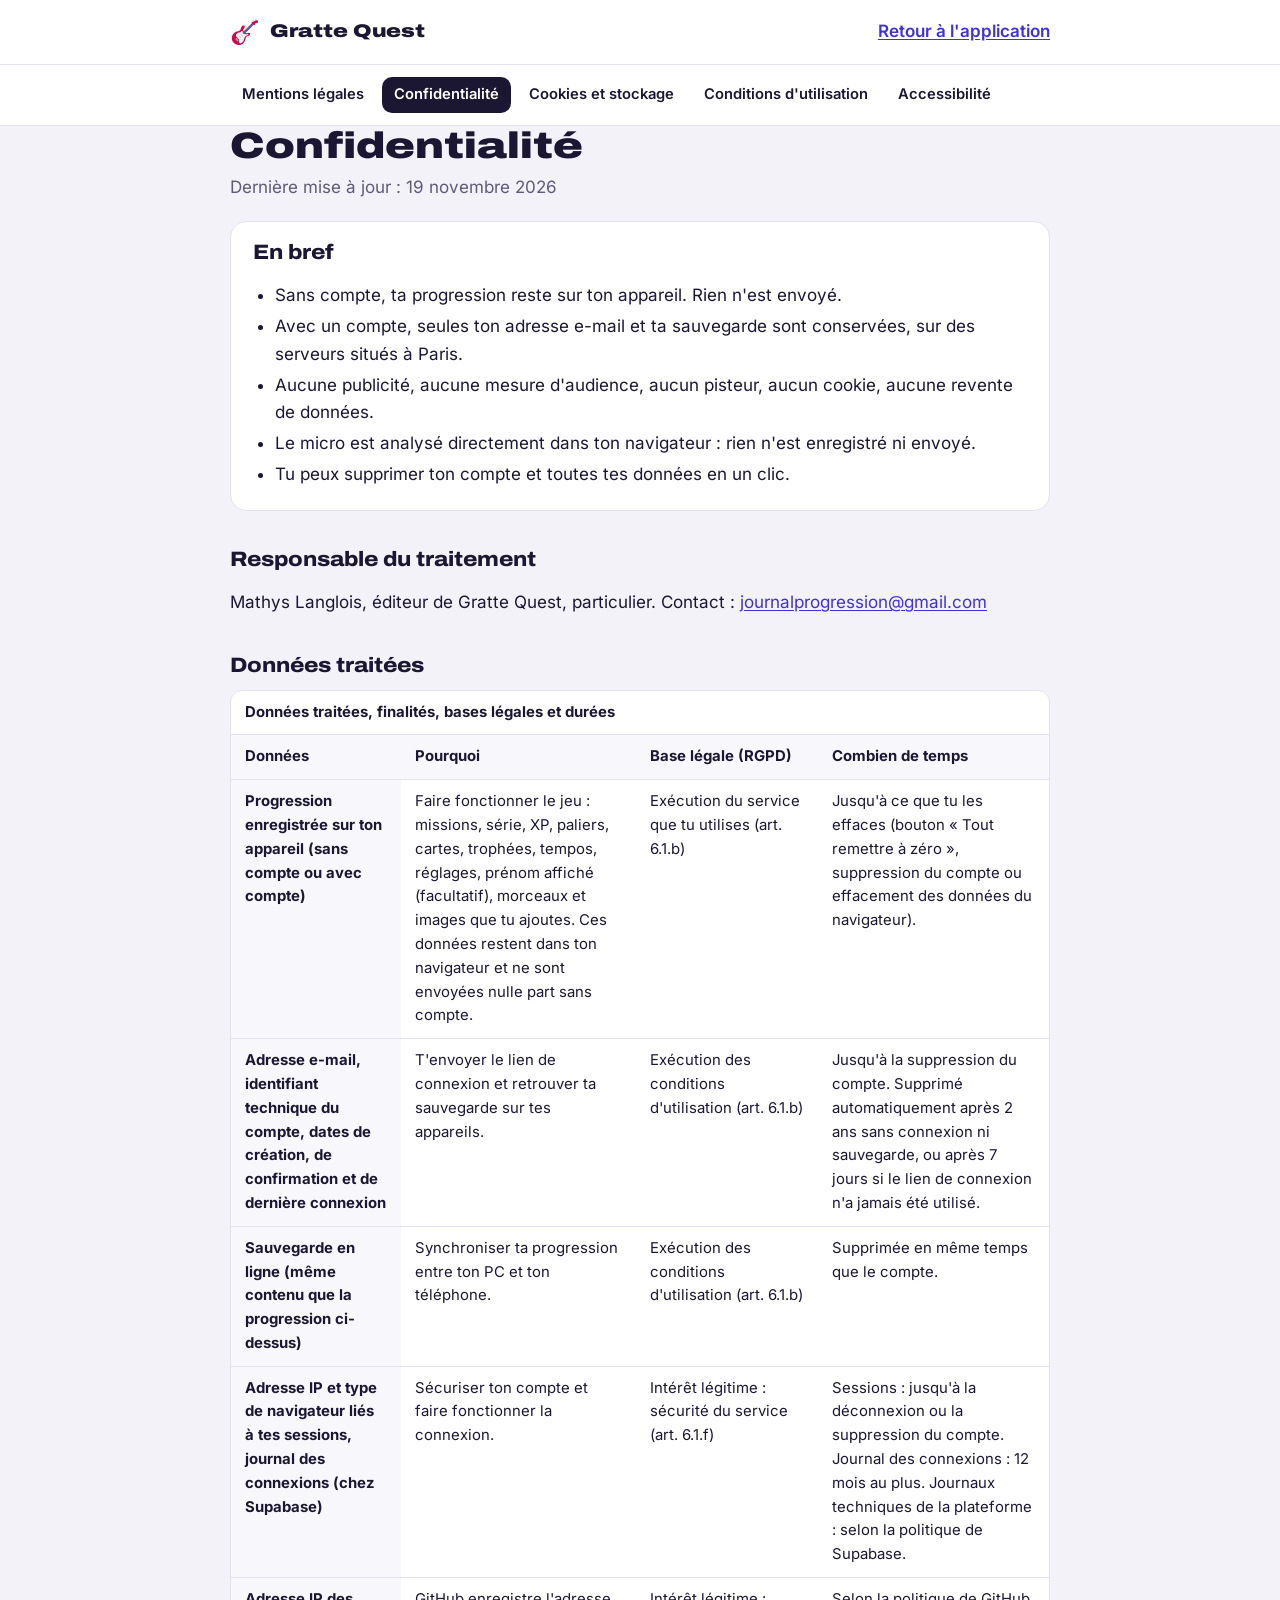
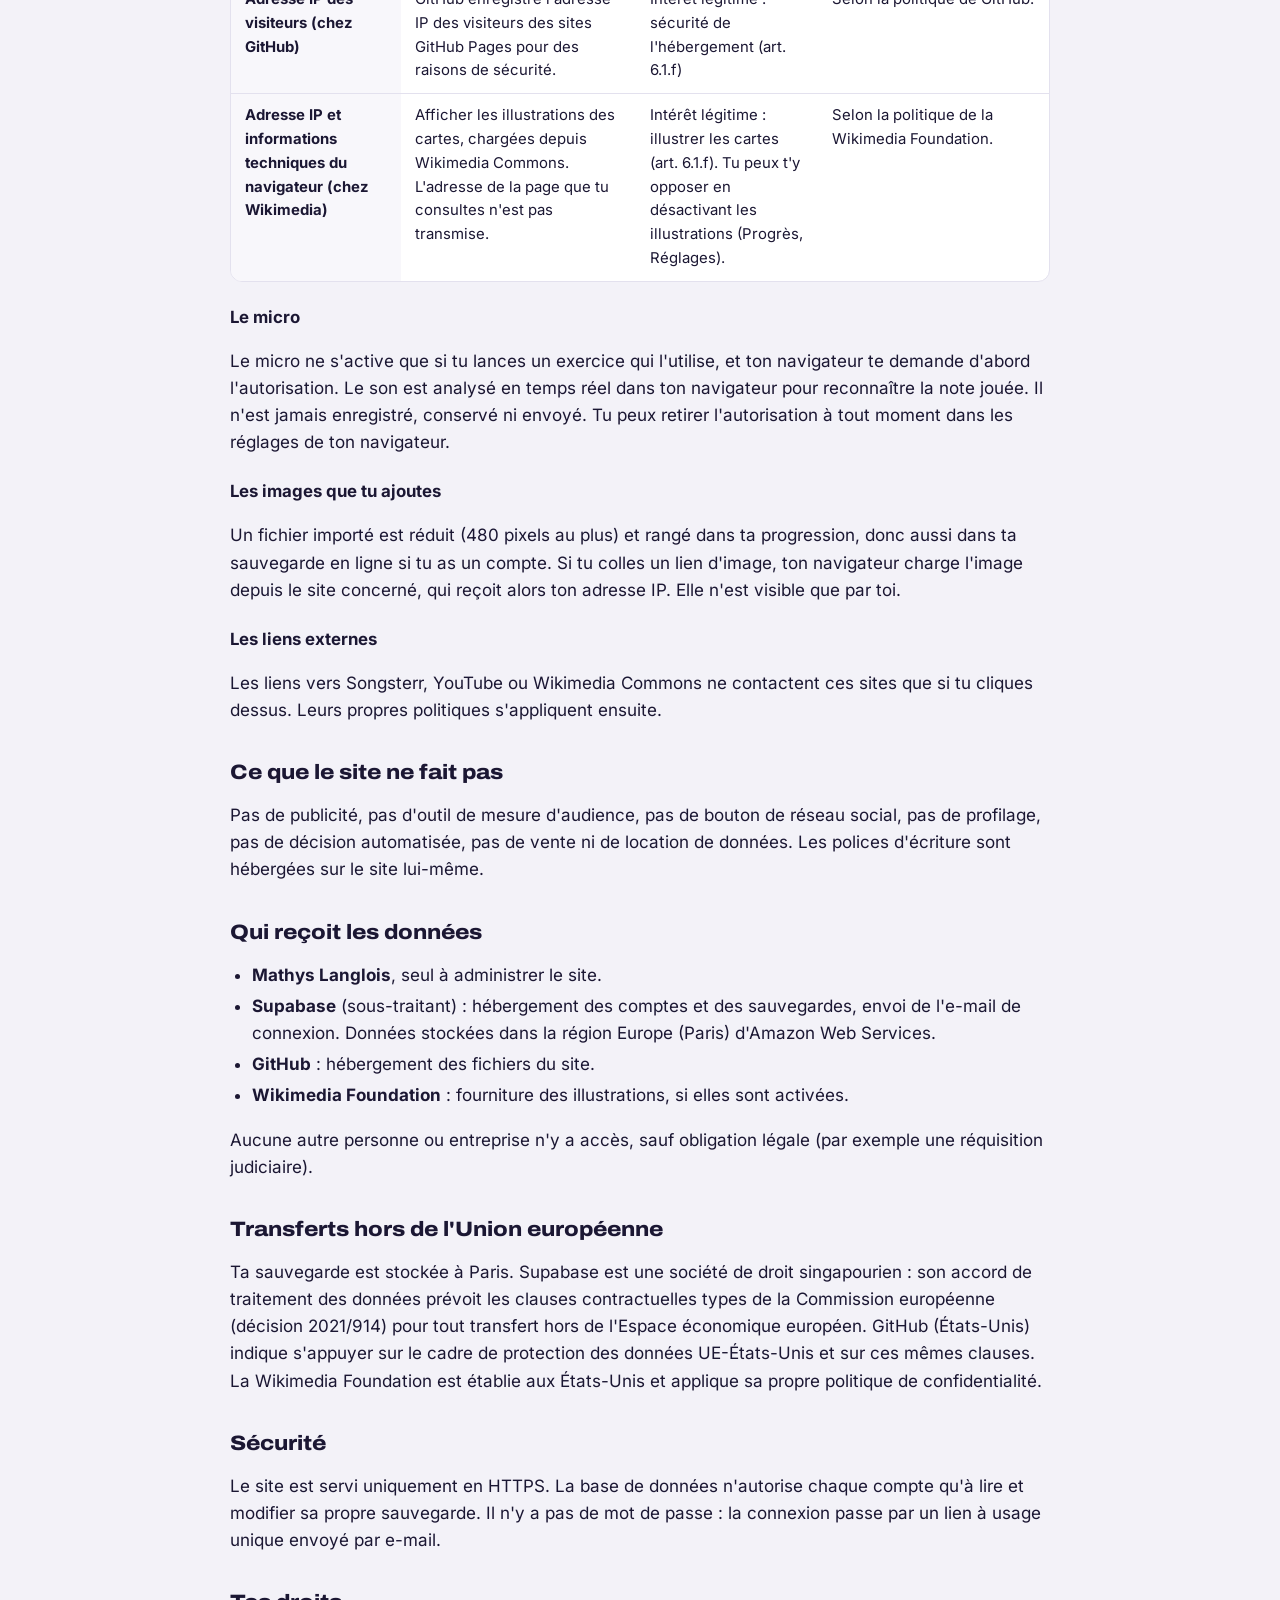
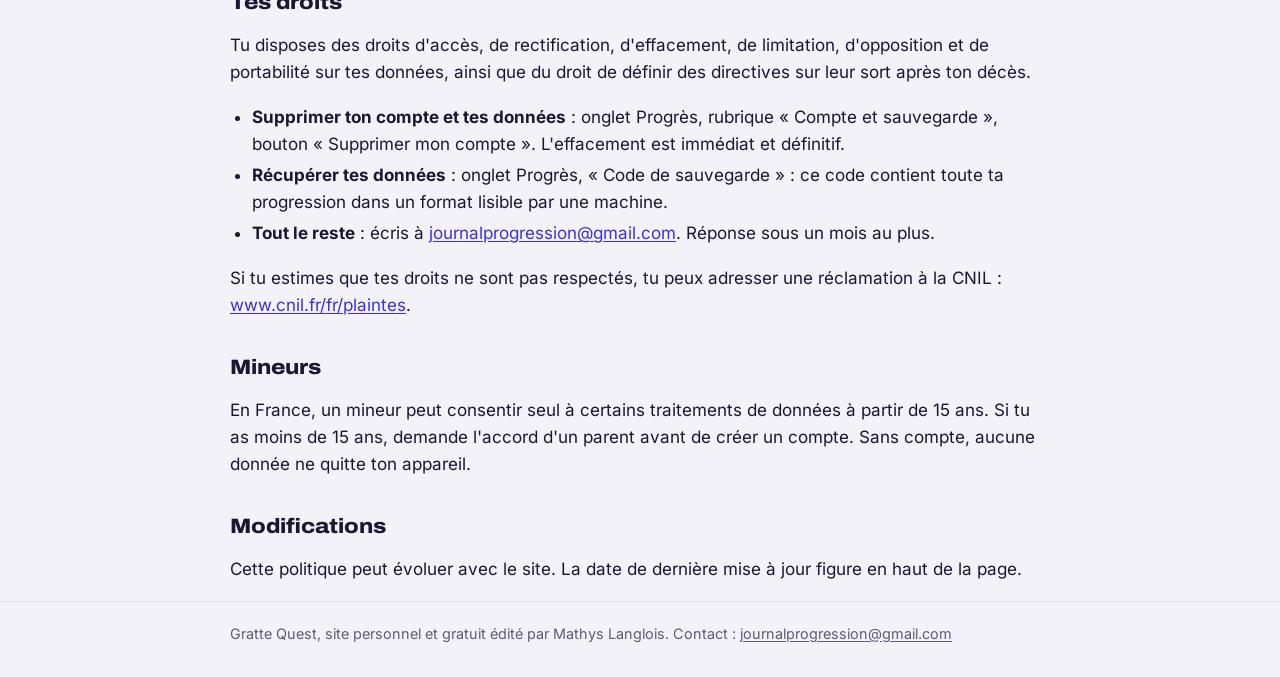
==== confidentialite.html @ af79424e "Conformité RGPD, cookies, accessibilité et pages légales - Pages statiques : mentions légales, confi" ====
<!DOCTYPE html>
<html lang="fr">
<head>
<meta charset="utf-8">
<meta name="viewport" content="width=device-width, initial-scale=1">
<title>Confidentialité · Gratte Quest</title>
<meta name="description" content="Politique de confidentialité de Gratte Quest : données traitées, durées, droits.">
<meta name="referrer" content="strict-origin-when-cross-origin">
<link rel="canonical" href="https://mathx007.github.io/siteguitare/confidentialite.html">
<link rel="icon" type="image/png" sizes="192x192" href="assets/icons/icon-192.png">
<link rel="stylesheet" href="assets/fonts/fonts.css">
<link rel="stylesheet" href="assets/legal.css">
</head>
<body>
<a class="skip" href="#contenu">Aller au contenu</a>
<header class="top"><div class="in"><a class="brand" href="./"><img src="assets/emoji/guitar.svg" alt="" width="30" height="30">Gratte Quest</a><a class="back" href="./">Retour à l'application</a></div></header>
<nav class="legal-nav" aria-label="Informations légales"><ul><li><a href="mentions-legales.html">Mentions légales</a></li><li><a href="confidentialite.html" aria-current="page">Confidentialité</a></li><li><a href="cookies.html">Cookies et stockage</a></li><li><a href="cgu.html">Conditions d'utilisation</a></li><li><a href="accessibilite.html">Accessibilité</a></li></ul></nav>
<main id="contenu" class="in">
<h1>Confidentialité</h1>
<p class="updated">Dernière mise à jour : 19 novembre 2026</p>

<div class="box">
<h2>En bref</h2>
<ul>
<li>Sans compte, ta progression reste sur ton appareil. Rien n'est envoyé.</li>
<li>Avec un compte, seules ton adresse e-mail et ta sauvegarde sont conservées, sur des serveurs situés à Paris.</li>
<li>Aucune publicité, aucune mesure d'audience, aucun pisteur, aucun cookie, aucune revente de données.</li>
<li>Le micro est analysé directement dans ton navigateur : rien n'est enregistré ni envoyé.</li>
<li>Tu peux supprimer ton compte et toutes tes données en un clic.</li>
</ul>
</div>

<h2>Responsable du traitement</h2>
<p>Mathys Langlois, éditeur de Gratte Quest, particulier. Contact : <a href="mailto:journalprogression@gmail.com">journalprogression@gmail.com</a></p>

<h2>Données traitées</h2>
<div class="table-wrap" role="region" aria-label="Données traitées, finalités, bases légales et durées" tabindex="0"><table><caption>Données traitées, finalités, bases légales et durées</caption><thead><tr><th scope="col">Données</th><th scope="col">Pourquoi</th><th scope="col">Base légale (RGPD)</th><th scope="col">Combien de temps</th></tr></thead><tbody><tr><th scope="row">Progression enregistrée sur ton appareil (sans compte ou avec compte)</th><td>Faire fonctionner le jeu : missions, série, XP, paliers, cartes, trophées, tempos, réglages, prénom affiché (facultatif), morceaux et images que tu ajoutes. Ces données restent dans ton navigateur et ne sont envoyées nulle part sans compte.</td><td>Exécution du service que tu utilises (art. 6.1.b)</td><td>Jusqu'à ce que tu les effaces (bouton « Tout remettre à zéro », suppression du compte ou effacement des données du navigateur).</td></tr><tr><th scope="row">Adresse e-mail, identifiant technique du compte, dates de création, de confirmation et de dernière connexion</th><td>T'envoyer le lien de connexion et retrouver ta sauvegarde sur tes appareils.</td><td>Exécution des conditions d'utilisation (art. 6.1.b)</td><td>Jusqu'à la suppression du compte. Supprimé automatiquement après 2 ans sans connexion ni sauvegarde, ou après 7 jours si le lien de connexion n'a jamais été utilisé.</td></tr><tr><th scope="row">Sauvegarde en ligne (même contenu que la progression ci-dessus)</th><td>Synchroniser ta progression entre ton PC et ton téléphone.</td><td>Exécution des conditions d'utilisation (art. 6.1.b)</td><td>Supprimée en même temps que le compte.</td></tr><tr><th scope="row">Adresse IP et type de navigateur liés à tes sessions, journal des connexions (chez Supabase)</th><td>Sécuriser ton compte et faire fonctionner la connexion.</td><td>Intérêt légitime : sécurité du service (art. 6.1.f)</td><td>Sessions : jusqu'à la déconnexion ou la suppression du compte. Journal des connexions : 12 mois au plus. Journaux techniques de la plateforme : selon la politique de Supabase.</td></tr><tr><th scope="row">Adresse IP des visiteurs (chez GitHub)</th><td>GitHub enregistre l'adresse IP des visiteurs des sites GitHub Pages pour des raisons de sécurité.</td><td>Intérêt légitime : sécurité de l'hébergement (art. 6.1.f)</td><td>Selon la politique de GitHub.</td></tr><tr><th scope="row">Adresse IP et informations techniques du navigateur (chez Wikimedia)</th><td>Afficher les illustrations des cartes, chargées depuis Wikimedia Commons. L'adresse de la page que tu consultes n'est pas transmise.</td><td>Intérêt légitime : illustrer les cartes (art. 6.1.f). Tu peux t'y opposer en désactivant les illustrations (Progrès, Réglages).</td><td>Selon la politique de la Wikimedia Foundation.</td></tr></tbody></table></div>

<h3>Le micro</h3>
<p>Le micro ne s'active que si tu lances un exercice qui l'utilise, et ton navigateur te demande d'abord l'autorisation. Le son est analysé en temps réel dans ton navigateur pour reconnaître la note jouée. Il n'est jamais enregistré, conservé ni envoyé. Tu peux retirer l'autorisation à tout moment dans les réglages de ton navigateur.</p>

<h3>Les images que tu ajoutes</h3>
<p>Un fichier importé est réduit (480 pixels au plus) et rangé dans ta progression, donc aussi dans ta sauvegarde en ligne si tu as un compte. Si tu colles un lien d'image, ton navigateur charge l'image depuis le site concerné, qui reçoit alors ton adresse IP. Elle n'est visible que par toi.</p>

<h3>Les liens externes</h3>
<p>Les liens vers Songsterr, YouTube ou Wikimedia Commons ne contactent ces sites que si tu cliques dessus. Leurs propres politiques s'appliquent ensuite.</p>

<h2>Ce que le site ne fait pas</h2>
<p>Pas de publicité, pas d'outil de mesure d'audience, pas de bouton de réseau social, pas de profilage, pas de décision automatisée, pas de vente ni de location de données. Les polices d'écriture sont hébergées sur le site lui-même.</p>

<h2>Qui reçoit les données</h2>
<ul>
<li><strong>Mathys Langlois</strong>, seul à administrer le site.</li>
<li><strong>Supabase</strong> (sous-traitant) : hébergement des comptes et des sauvegardes, envoi de l'e-mail de connexion. Données stockées dans la région Europe (Paris) d'Amazon Web Services.</li>
<li><strong>GitHub</strong> : hébergement des fichiers du site.</li>
<li><strong>Wikimedia Foundation</strong> : fourniture des illustrations, si elles sont activées.</li>
</ul>
<p>Aucune autre personne ou entreprise n'y a accès, sauf obligation légale (par exemple une réquisition judiciaire).</p>

<h2>Transferts hors de l'Union européenne</h2>
<p>Ta sauvegarde est stockée à Paris. Supabase est une société de droit singapourien : son accord de traitement des données prévoit les clauses contractuelles types de la Commission européenne (décision 2021/914) pour tout transfert hors de l'Espace économique européen. GitHub (États-Unis) indique s'appuyer sur le cadre de protection des données UE-États-Unis et sur ces mêmes clauses. La Wikimedia Foundation est établie aux États-Unis et applique sa propre politique de confidentialité.</p>

<h2>Sécurité</h2>
<p>Le site est servi uniquement en HTTPS. La base de données n'autorise chaque compte qu'à lire et modifier sa propre sauvegarde. Il n'y a pas de mot de passe : la connexion passe par un lien à usage unique envoyé par e-mail.</p>

<h2>Tes droits</h2>
<p>Tu disposes des droits d'accès, de rectification, d'effacement, de limitation, d'opposition et de portabilité sur tes données, ainsi que du droit de définir des directives sur leur sort après ton décès.</p>
<ul>
<li><strong>Supprimer ton compte et tes données</strong> : onglet Progrès, rubrique « Compte et sauvegarde », bouton « Supprimer mon compte ». L'effacement est immédiat et définitif.</li>
<li><strong>Récupérer tes données</strong> : onglet Progrès, « Code de sauvegarde » : ce code contient toute ta progression dans un format lisible par une machine.</li>
<li><strong>Tout le reste</strong> : écris à <a href="mailto:journalprogression@gmail.com">journalprogression@gmail.com</a>. Réponse sous un mois au plus.</li>
</ul>
<p>Si tu estimes que tes droits ne sont pas respectés, tu peux adresser une réclamation à la CNIL : <a href="https://www.cnil.fr/fr/plaintes">www.cnil.fr/fr/plaintes</a>.</p>

<h2>Mineurs</h2>
<p>En France, un mineur peut consentir seul à certains traitements de données à partir de 15 ans. Si tu as moins de 15 ans, demande l'accord d'un parent avant de créer un compte. Sans compte, aucune donnée ne quitte ton appareil.</p>

<h2>Modifications</h2>
<p>Cette politique peut évoluer avec le site. La date de dernière mise à jour figure en haut de la page.</p>

</main>
<footer class="foot"><div class="in">Gratte Quest, site personnel et gratuit édité par Mathys Langlois. Contact : <a href="mailto:journalprogression@gmail.com">journalprogression@gmail.com</a></div></footer>
</body>
</html>
---- assets/fonts/fonts.css ----
/* Polices hébergées sur le site lui-même (aucune requête vers Google Fonts).
   Archivo et Inter, licence SIL Open Font License 1.1 (voir OFL-Archivo.txt et OFL-Inter.txt). Fichiers issus de Fontsource 5.3.0. */
@font-face {
  font-family: 'Archivo';
  font-style: normal;
  font-display: swap;
  font-weight: 100 900;
  font-stretch: 62% 125%;
  src: url(./archivo-latin-standard-normal.woff2) format('woff2-variations'), url(./archivo-latin-standard-normal.woff2) format('woff2');
  unicode-range: U+0000-00FF,U+0131,U+0152-0153,U+02BB-02BC,U+02C6,U+02DA,U+02DC,U+0304,U+0308,U+0329,U+2000-206F,U+20AC,U+2122,U+2191,U+2193,U+2212,U+2215,U+FEFF,U+FFFD;
}
@font-face {
  font-family: 'Archivo';
  font-style: normal;
  font-display: swap;
  font-weight: 100 900;
  font-stretch: 62% 125%;
  src: url(./archivo-latin-ext-standard-normal.woff2) format('woff2-variations'), url(./archivo-latin-ext-standard-normal.woff2) format('woff2');
  unicode-range: U+0100-02BA,U+02BD-02C5,U+02C7-02CC,U+02CE-02D7,U+02DD-02FF,U+0304,U+0308,U+0329,U+1D00-1DBF,U+1E00-1E9F,U+1EF2-1EFF,U+2020,U+20A0-20AB,U+20AD-20C0,U+2113,U+2C60-2C7F,U+A720-A7FF;
}
@font-face {
  font-family: 'Inter';
  font-style: normal;
  font-display: swap;
  font-weight: 100 900;
  src: url(./inter-latin-wght-normal.woff2) format('woff2-variations'), url(./inter-latin-wght-normal.woff2) format('woff2');
  unicode-range: U+0000-00FF,U+0131,U+0152-0153,U+02BB-02BC,U+02C6,U+02DA,U+02DC,U+0304,U+0308,U+0329,U+2000-206F,U+20AC,U+2122,U+2191,U+2193,U+2212,U+2215,U+FEFF,U+FFFD;
}
@font-face {
  font-family: 'Inter';
  font-style: normal;
  font-display: swap;
  font-weight: 100 900;
  src: url(./inter-latin-ext-wght-normal.woff2) format('woff2-variations'), url(./inter-latin-ext-wght-normal.woff2) format('woff2');
  unicode-range: U+0100-02BA,U+02BD-02C5,U+02C7-02CC,U+02CE-02D7,U+02DD-02FF,U+0304,U+0308,U+0329,U+1D00-1DBF,U+1E00-1E9F,U+1EF2-1EFF,U+2020,U+20A0-20AB,U+20AD-20C0,U+2113,U+2C60-2C7F,U+A720-A7FF;
}
---- assets/legal.css ----
/* Pages légales de Gratte Quest : lisibles sans JavaScript, contrastes AA vérifiés. */
:root { color-scheme: light; --bg: #F3F2F8; --surface: #FFFFFF; --ink: #1B1733; --muted: #5E5A78; --line: #E3E1EE; --accent: #5B4BFF; --accent-d: #3F31D6; }
* { box-sizing: border-box; }
html, body { margin: 0; }
body { background: var(--bg); color: var(--ink); font-family: "Inter", "Segoe UI", system-ui, -apple-system, sans-serif; font-size: 17px; line-height: 1.6; -webkit-text-size-adjust: 100%; }
.skip { position: absolute; left: -9999px; top: 8px; background: var(--ink); color: #fff; padding: 8px 14px; border-radius: 10px; z-index: 10; }
.skip:focus { left: 8px; }
:focus-visible { outline: 3px solid var(--accent); outline-offset: 2px; }
header.top { background: var(--surface); border-bottom: 1px solid var(--line); }
.in { max-width: 860px; margin: 0 auto; padding: 0 20px; }
header.top .in { display: flex; align-items: center; justify-content: space-between; gap: 16px; flex-wrap: wrap; min-height: 64px; }
.brand { display: flex; align-items: center; gap: 10px; font-family: "Archivo", "Arial Black", sans-serif; font-stretch: 125%; font-weight: 900; font-size: 1.15rem; color: var(--ink); text-decoration: none; }
.back { color: var(--accent-d); font-weight: 600; }
nav.legal-nav { background: var(--surface); border-bottom: 1px solid var(--line); }
nav.legal-nav ul { list-style: none; margin: 0 auto; padding: 8px 20px; max-width: 860px; display: flex; flex-wrap: wrap; gap: 4px 6px; }
nav.legal-nav a { display: inline-block; padding: 6px 12px; border-radius: 10px; color: var(--ink); text-decoration: none; font-weight: 600; font-size: .92rem; }
nav.legal-nav a[aria-current="page"] { background: var(--ink); color: #fff; }
nav.legal-nav a:not([aria-current]):hover { background: #E3DFFF; }
main { padding: 28px 0 48px; }
h1 { font-family: "Archivo", "Arial Black", sans-serif; font-stretch: 125%; font-weight: 900; font-size: clamp(1.7rem, 4.5vw, 2.3rem); line-height: 1.1; margin: 0 0 8px; }
h2 { font-family: "Archivo", "Arial Black", sans-serif; font-stretch: 112%; font-weight: 800; font-size: 1.3rem; line-height: 1.2; margin: 36px 0 10px; }
h3 { font-size: 1.05rem; margin: 22px 0 6px; }
.updated { color: var(--muted); margin: 0 0 20px; }
.box { background: var(--surface); border: 1px solid var(--line); border-radius: 16px; padding: 18px 22px; }
.box > :first-child { margin-top: 0; }
.box > :last-child { margin-bottom: 0; }
a { color: var(--accent-d); text-underline-offset: 2px; }
.table-wrap { overflow-x: auto; margin: 12px 0; border: 1px solid var(--line); border-radius: 12px; background: var(--surface); }
table { border-collapse: collapse; width: 100%; font-size: .93rem; min-width: 560px; }
caption { text-align: left; padding: 10px 14px; font-weight: 700; }
th, td { text-align: left; vertical-align: top; padding: 10px 14px; border-top: 1px solid var(--line); }
th { background: #F8F7FB; }
code { font-family: ui-monospace, Consolas, monospace; font-size: .88em; background: #ECEAF5; padding: 1px 5px; border-radius: 6px; overflow-wrap: anywhere; }
ul, ol { padding-left: 1.3em; }
li { margin: 4px 0; }
footer.foot { border-top: 1px solid var(--line); padding: 20px 0 32px; color: var(--muted); font-size: .9rem; }
footer.foot a { color: var(--muted); }
@media (prefers-reduced-motion: reduce) { * { transition: none !important; animation: none !important; } }
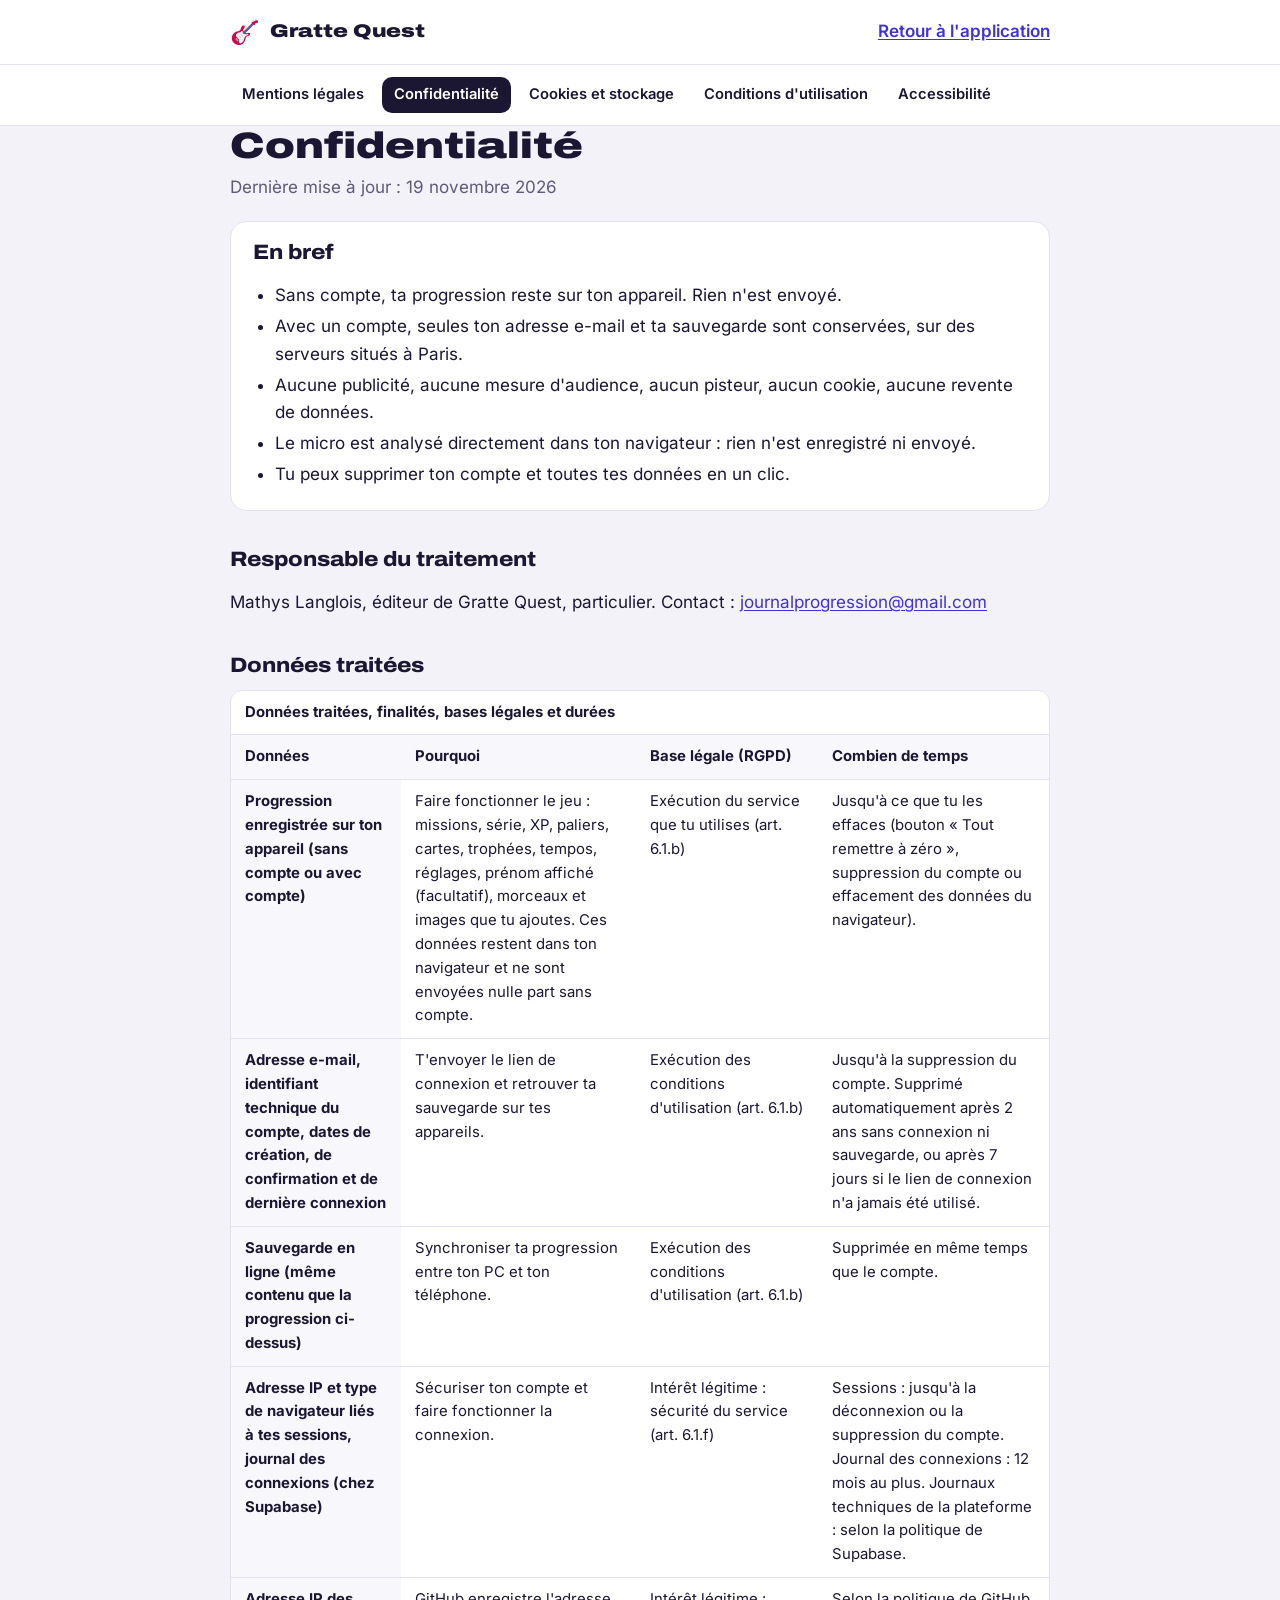
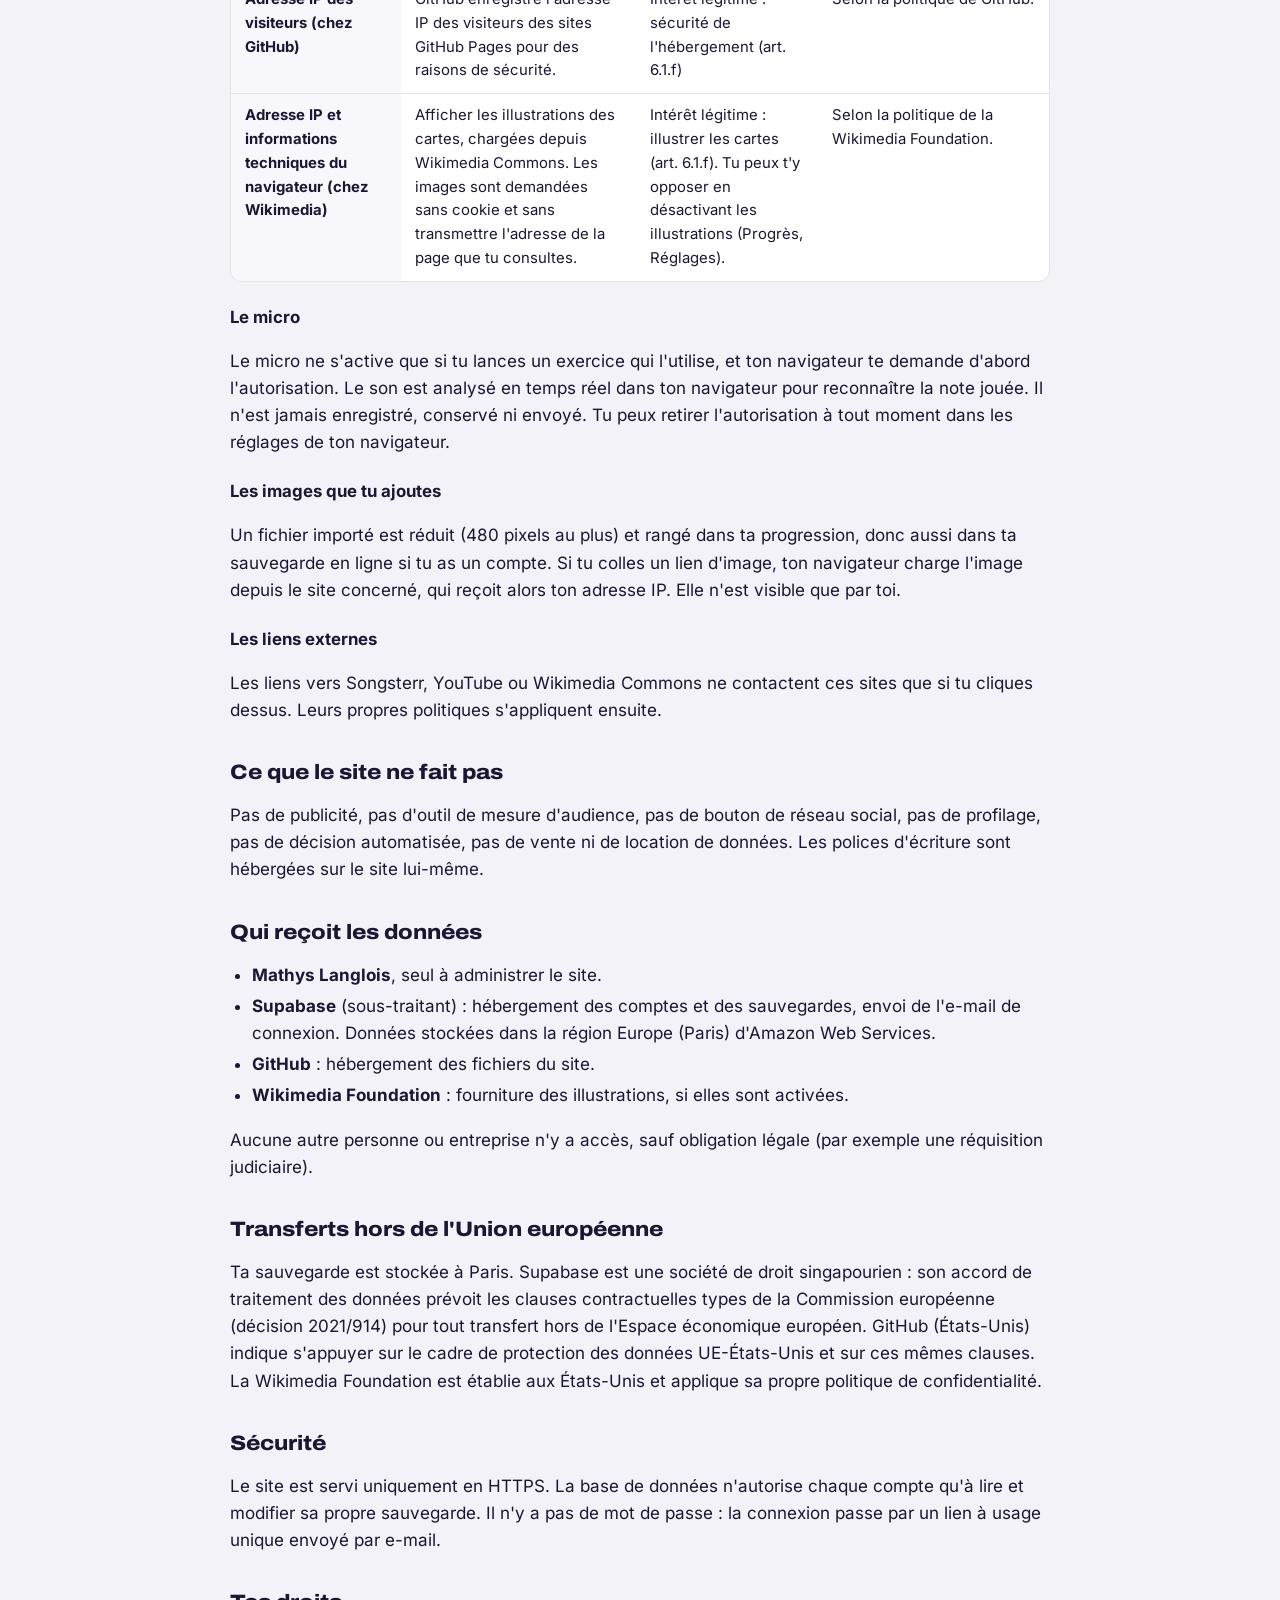
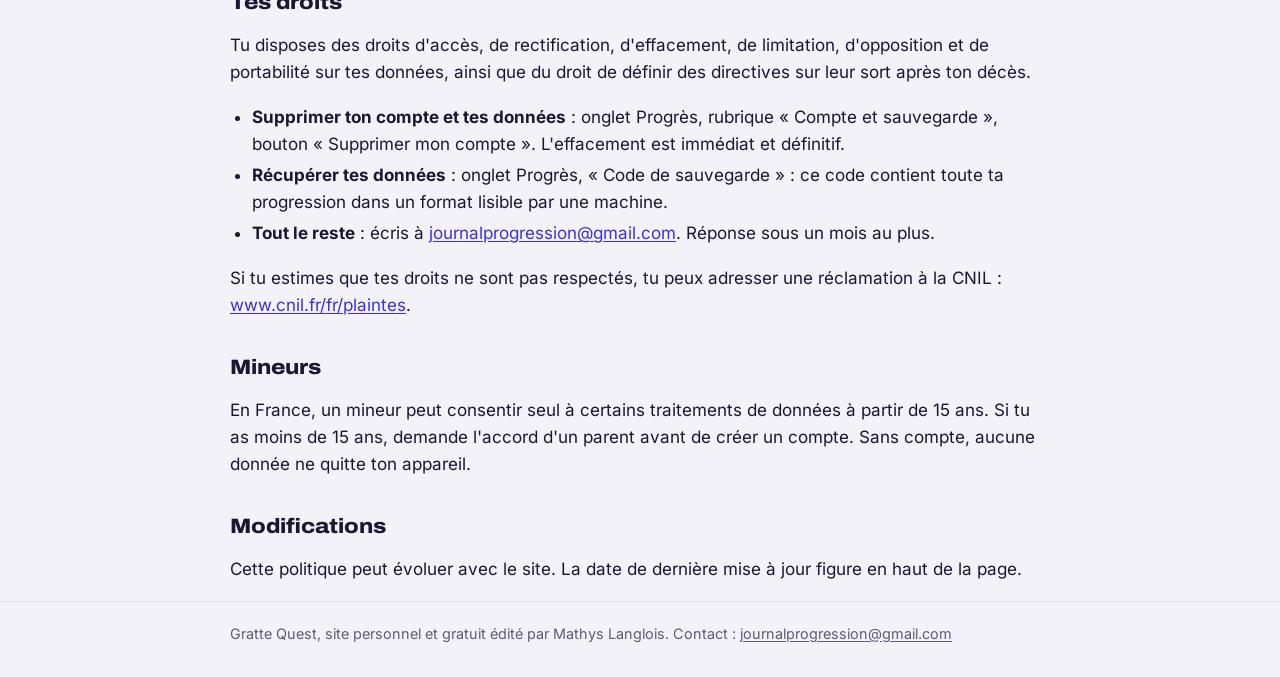
==== commit 71cc554b: "Illustrations Wikimedia chargées sans cookie ni référent Miniatures standard demandées directement s" ====
--- a/confidentialite.html
+++ b/confidentialite.html
@@ -34,7 +34,7 @@
 <p>Mathys Langlois, éditeur de Gratte Quest, particulier. Contact : <a href="mailto:journalprogression@gmail.com">journalprogression@gmail.com</a></p>
 
 <h2>Données traitées</h2>
-<div class="table-wrap" role="region" aria-label="Données traitées, finalités, bases légales et durées" tabindex="0"><table><caption>Données traitées, finalités, bases légales et durées</caption><thead><tr><th scope="col">Données</th><th scope="col">Pourquoi</th><th scope="col">Base légale (RGPD)</th><th scope="col">Combien de temps</th></tr></thead><tbody><tr><th scope="row">Progression enregistrée sur ton appareil (sans compte ou avec compte)</th><td>Faire fonctionner le jeu : missions, série, XP, paliers, cartes, trophées, tempos, réglages, prénom affiché (facultatif), morceaux et images que tu ajoutes. Ces données restent dans ton navigateur et ne sont envoyées nulle part sans compte.</td><td>Exécution du service que tu utilises (art. 6.1.b)</td><td>Jusqu'à ce que tu les effaces (bouton « Tout remettre à zéro », suppression du compte ou effacement des données du navigateur).</td></tr><tr><th scope="row">Adresse e-mail, identifiant technique du compte, dates de création, de confirmation et de dernière connexion</th><td>T'envoyer le lien de connexion et retrouver ta sauvegarde sur tes appareils.</td><td>Exécution des conditions d'utilisation (art. 6.1.b)</td><td>Jusqu'à la suppression du compte. Supprimé automatiquement après 2 ans sans connexion ni sauvegarde, ou après 7 jours si le lien de connexion n'a jamais été utilisé.</td></tr><tr><th scope="row">Sauvegarde en ligne (même contenu que la progression ci-dessus)</th><td>Synchroniser ta progression entre ton PC et ton téléphone.</td><td>Exécution des conditions d'utilisation (art. 6.1.b)</td><td>Supprimée en même temps que le compte.</td></tr><tr><th scope="row">Adresse IP et type de navigateur liés à tes sessions, journal des connexions (chez Supabase)</th><td>Sécuriser ton compte et faire fonctionner la connexion.</td><td>Intérêt légitime : sécurité du service (art. 6.1.f)</td><td>Sessions : jusqu'à la déconnexion ou la suppression du compte. Journal des connexions : 12 mois au plus. Journaux techniques de la plateforme : selon la politique de Supabase.</td></tr><tr><th scope="row">Adresse IP des visiteurs (chez GitHub)</th><td>GitHub enregistre l'adresse IP des visiteurs des sites GitHub Pages pour des raisons de sécurité.</td><td>Intérêt légitime : sécurité de l'hébergement (art. 6.1.f)</td><td>Selon la politique de GitHub.</td></tr><tr><th scope="row">Adresse IP et informations techniques du navigateur (chez Wikimedia)</th><td>Afficher les illustrations des cartes, chargées depuis Wikimedia Commons. L'adresse de la page que tu consultes n'est pas transmise.</td><td>Intérêt légitime : illustrer les cartes (art. 6.1.f). Tu peux t'y opposer en désactivant les illustrations (Progrès, Réglages).</td><td>Selon la politique de la Wikimedia Foundation.</td></tr></tbody></table></div>
+<div class="table-wrap" role="region" aria-label="Données traitées, finalités, bases légales et durées" tabindex="0"><table><caption>Données traitées, finalités, bases légales et durées</caption><thead><tr><th scope="col">Données</th><th scope="col">Pourquoi</th><th scope="col">Base légale (RGPD)</th><th scope="col">Combien de temps</th></tr></thead><tbody><tr><th scope="row">Progression enregistrée sur ton appareil (sans compte ou avec compte)</th><td>Faire fonctionner le jeu : missions, série, XP, paliers, cartes, trophées, tempos, réglages, prénom affiché (facultatif), morceaux et images que tu ajoutes. Ces données restent dans ton navigateur et ne sont envoyées nulle part sans compte.</td><td>Exécution du service que tu utilises (art. 6.1.b)</td><td>Jusqu'à ce que tu les effaces (bouton « Tout remettre à zéro », suppression du compte ou effacement des données du navigateur).</td></tr><tr><th scope="row">Adresse e-mail, identifiant technique du compte, dates de création, de confirmation et de dernière connexion</th><td>T'envoyer le lien de connexion et retrouver ta sauvegarde sur tes appareils.</td><td>Exécution des conditions d'utilisation (art. 6.1.b)</td><td>Jusqu'à la suppression du compte. Supprimé automatiquement après 2 ans sans connexion ni sauvegarde, ou après 7 jours si le lien de connexion n'a jamais été utilisé.</td></tr><tr><th scope="row">Sauvegarde en ligne (même contenu que la progression ci-dessus)</th><td>Synchroniser ta progression entre ton PC et ton téléphone.</td><td>Exécution des conditions d'utilisation (art. 6.1.b)</td><td>Supprimée en même temps que le compte.</td></tr><tr><th scope="row">Adresse IP et type de navigateur liés à tes sessions, journal des connexions (chez Supabase)</th><td>Sécuriser ton compte et faire fonctionner la connexion.</td><td>Intérêt légitime : sécurité du service (art. 6.1.f)</td><td>Sessions : jusqu'à la déconnexion ou la suppression du compte. Journal des connexions : 12 mois au plus. Journaux techniques de la plateforme : selon la politique de Supabase.</td></tr><tr><th scope="row">Adresse IP des visiteurs (chez GitHub)</th><td>GitHub enregistre l'adresse IP des visiteurs des sites GitHub Pages pour des raisons de sécurité.</td><td>Intérêt légitime : sécurité de l'hébergement (art. 6.1.f)</td><td>Selon la politique de GitHub.</td></tr><tr><th scope="row">Adresse IP et informations techniques du navigateur (chez Wikimedia)</th><td>Afficher les illustrations des cartes, chargées depuis Wikimedia Commons. Les images sont demandées sans cookie et sans transmettre l'adresse de la page que tu consultes.</td><td>Intérêt légitime : illustrer les cartes (art. 6.1.f). Tu peux t'y opposer en désactivant les illustrations (Progrès, Réglages).</td><td>Selon la politique de la Wikimedia Foundation.</td></tr></tbody></table></div>
 
 <h3>Le micro</h3>
 <p>Le micro ne s'active que si tu lances un exercice qui l'utilise, et ton navigateur te demande d'abord l'autorisation. Le son est analysé en temps réel dans ton navigateur pour reconnaître la note jouée. Il n'est jamais enregistré, conservé ni envoyé. Tu peux retirer l'autorisation à tout moment dans les réglages de ton navigateur.</p>
